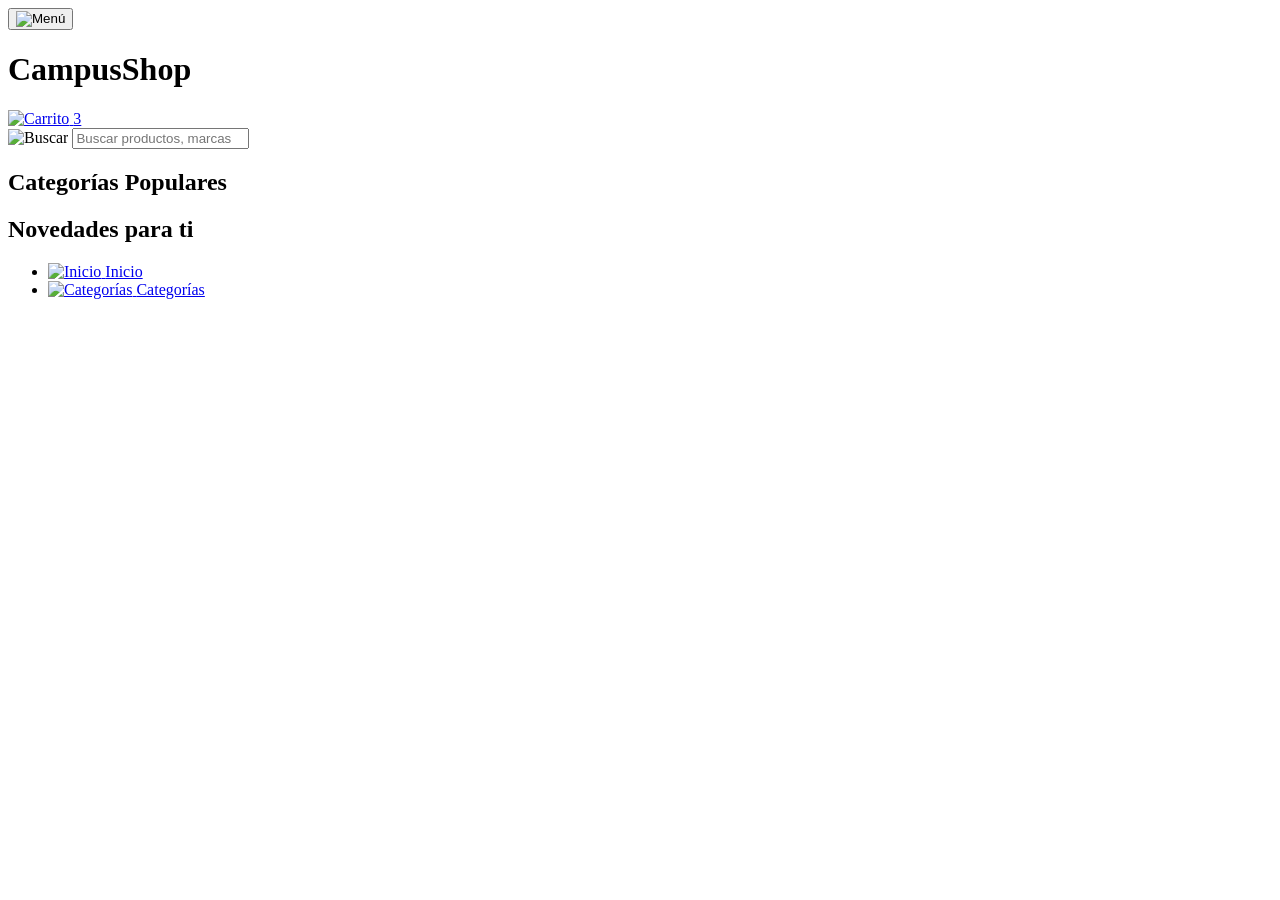
==== index.html @ 826f9505 "Actualiza index.html" ====
<!DOCTYPE html>
<html lang="es">

<head>
    <meta charset="UTF-8">
    <meta name="viewport" content="width=device-width, initial-scale=1.0">
    <meta name="author" content="Julián Monsalve">
    <title>CampusShop - Inicio</title>

    <!-- Enlace a los archivos CSS modulares en orden de cascada -->
    <link rel="stylesheet" href="css/base.css">
    <link rel="stylesheet" href="css/layout.css">
    <link rel="stylesheet" href="css/components.css">
    <link rel="stylesheet" href="css/responsive.css">
</head>

<body>

    <!-- 1. ENCABEZADO SUPERIOR -->
    <header class="top-header">
        <!-- Botón de menú hamburguesa -->
        <button class="menu-btn" aria-label="Abrir menú">
            <img src="img/menu-icon.svg" alt="Menú">
        </button>

        <!-- Logo / Título central -->
        <h1 class="logo">CampusShop</h1>

        <!-- Icono del carrito con el badge numérico -->
        <a href="carrito.html" class="cart-icon" aria-label="Ir al carrito">
            <img src="img/cart-icon.svg" alt="Carrito">
            <span class="cart-badge">3</span>
        </a>
    </header>

    <!-- 2. CONTENIDO PRINCIPAL -->
    <main>

        <!-- Sección de Búsqueda -->
        <section class="search-section">
            <div class="search-bar">
                <img src="img/search-icon.svg" alt="Buscar">
                <input type="search" placeholder="Buscar productos, marcas...">
            </div>
        </section>

        <!-- Sección de Categorías Populares -->
        <section class="categories-section">
            <h2>Categorías Populares</h2>
            <div class="categories-container">
                <!-- Aquí irán los botones cuadrados de categorías (Abrigos, Camisetas, etc.) -->
            </div>
        </section>

        <!-- Sección de Novedades (Catálogo destacado) -->
        <section class="products-section">
            <h2>Novedades para ti</h2>
            <div class="products-grid">
                <!-- Cada producto debe ser un <article> como este: -->
                <article class="product-card">
                    <!-- Imagen, botón de favorito, título, precio -->
                </article>

                <!-- Más <article> aquí... -->
            </div>
        </section>

    </main>

    <!-- 3. NAVEGACIÓN INFERIOR (Bottom Nav) -->
    <nav class="bottom-nav">
        <ul>
            <li>
                <a href="index.html" class="active">
                    <img src="img/home-icon.svg" alt="Inicio">
                    <span>Inicio</span>
                </a>
            </li>
            <li>
                <a href="catalogo.html">
                    <img src="img/categories-icon.svg" alt="Categorías">
                    <span>Categorías</span>
                </a>
            </li>
            <!-- Agrega los demás enlaces (Carrito, Pedidos, Perfil) siguiendo este patrón -->
        </ul>
    </nav>

</body>

</html>
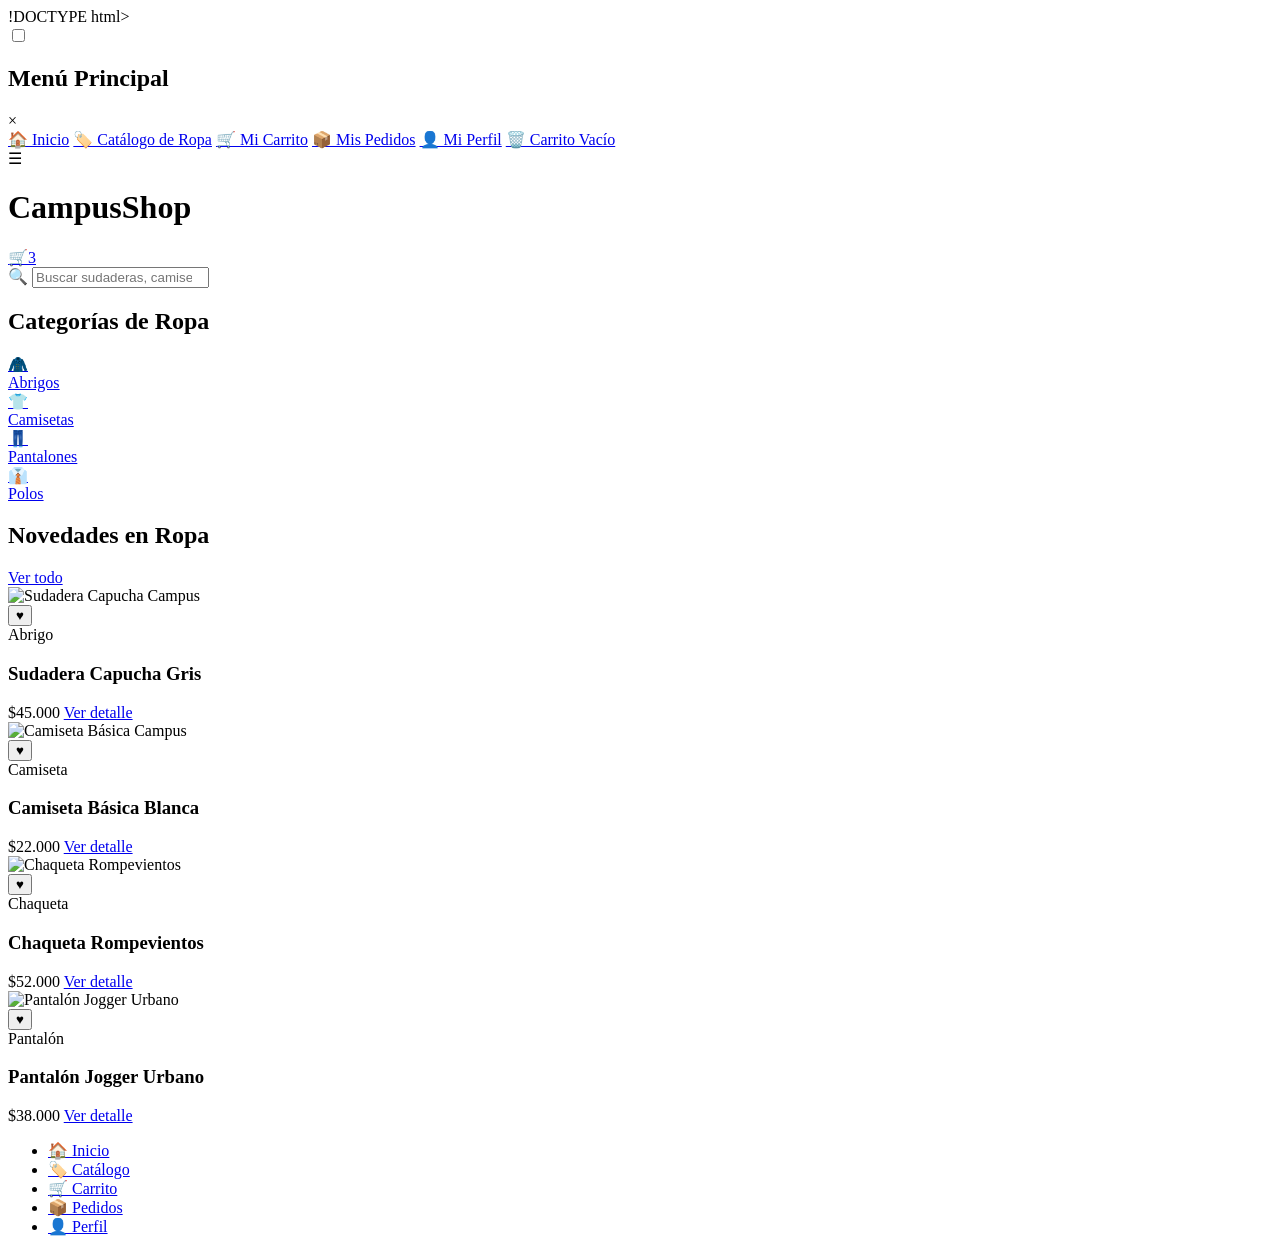
==== commit d36bf64c: "feat: index" ====
--- a/index.html
+++ b/index.html
@@ -1,13 +1,12 @@
-<!DOCTYPE html>
+!DOCTYPE html>
 <html lang="es">
 
 <head>
     <meta charset="UTF-8">
     <meta name="viewport" content="width=device-width, initial-scale=1.0">
-    <meta name="author" content="Julián Monsalve">
-    <title>CampusShop - Inicio</title>
+    <title>CampusShop - Ropa y Moda Universitaria</title>
 
-    <!-- Enlace a los archivos CSS modulares en orden de cascada -->
+    <!-- Hojas de estilo modulares en orden de cascada -->
     <link rel="stylesheet" href="css/base.css">
     <link rel="stylesheet" href="css/layout.css">
     <link rel="stylesheet" href="css/components.css">
@@ -16,75 +15,173 @@
 
 <body>
 
-    <!-- 1. ENCABEZADO SUPERIOR -->
-    <header class="top-header">
-        <!-- Botón de menú hamburguesa -->
-        <button class="menu-btn" aria-label="Abrir menú">
-            <img src="img/menu-icon.svg" alt="Menú">
-        </button>
+    <div class="contenedor-app">
 
-        <!-- Logo / Título central -->
-        <h1 class="logo">CampusShop</h1>
+        <!-- 1. TRUCO DEL CHECKBOX PARA EL MENÚ LATERAL (Sin JavaScript) -->
+        <!-- El checkbox oculto cambia de estado al pulsar su etiqueta <label> -->
+        <input type="checkbox" id="interruptor-menu" class="interruptor-menu" aria-label="Abrir menú de navegación">
 
-        <!-- Icono del carrito con el badge numérico -->
-        <a href="carrito.html" class="cart-icon" aria-label="Ir al carrito">
-            <img src="img/cart-icon.svg" alt="Carrito">
-            <span class="cart-badge">3</span>
-        </a>
-    </header>
+        <label for="interruptor-menu" class="fondo-oscuro"></label>
 
-    <!-- 2. CONTENIDO PRINCIPAL -->
-    <main>
+        <aside class="menu-lateral">
+            <div class="cabecera-menu-lateral">
+                <h2>Menú Principal</h2>
+                <label for="interruptor-menu" class="boton-cerrar-menu" aria-label="Cerrar menú">&times;</label>
+            </div>
+            <nav class="navegacion-menu-lateral">
+                <a href="index.html">🏠 Inicio</a>
+                <a href="catalogo.html">🏷️ Catálogo de Ropa</a>
+                <a href="carrito.html">🛒 Mi Carrito</a>
+                <a href="historial.html">📦 Mis Pedidos</a>
+                <a href="perfil.html">👤 Mi Perfil</a>
+                <a href="vacio.html">🗑️ Carrito Vacío</a>
+            </nav>
+        </aside>
 
-        <!-- Sección de Búsqueda -->
-        <section class="search-section">
-            <div class="search-bar">
-                <img src="img/search-icon.svg" alt="Buscar">
-                <input type="search" placeholder="Buscar productos, marcas...">
-            </div>
-        </section>
+        <header class="encabezado-superior">
+            <label for="interruptor-menu" class="boton-volver" aria-label="Abrir menú">☰</label>
 
-        <!-- Sección de Categorías Populares -->
-        <section class="categories-section">
-            <h2>Categorías Populares</h2>
-            <div class="categories-container">
-                <!-- Aquí irán los botones cuadrados de categorías (Abrigos, Camisetas, etc.) -->
-            </div>
-        </section>
+            <h1 class="logotipo">CampusShop</h1>
 
-        <!-- Sección de Novedades (Catálogo destacado) -->
-        <section class="products-section">
-            <h2>Novedades para ti</h2>
-            <div class="products-grid">
-                <!-- Cada producto debe ser un <article> como este: -->
-                <article class="product-card">
-                    <!-- Imagen, botón de favorito, título, precio -->
-                </article>
+            <a href="carrito.html" class="contenedor-icono-carrito" aria-label="Ver mi carrito">
+                🛒<span class="insignia-carrito">3</span>
+            </a>
+        </header>
 
-                <!-- Más <article> aquí... -->
-            </div>
-        </section>
+        <main>
 
-    </main>
+            <section class="seccion-busqueda">
+                <form class="barra-busqueda" action="catalogo.html" method="GET">
+                    <span class="icono-busqueda">🔍</span>
+                    <input class="campo-busqueda" type="search" placeholder="Buscar sudaderas, camisetas, joggers..." aria-label="Buscar prendas">
+                </form>
+            </section>
 
-    <!-- 3. NAVEGACIÓN INFERIOR (Bottom Nav) -->
-    <nav class="bottom-nav">
-        <ul>
-            <li>
-                <a href="index.html" class="active">
-                    <img src="img/home-icon.svg" alt="Inicio">
-                    <span>Inicio</span>
-                </a>
-            </li>
-            <li>
-                <a href="catalogo.html">
-                    <img src="img/categories-icon.svg" alt="Categorías">
-                    <span>Categorías</span>
-                </a>
-            </li>
-            <!-- Agrega los demás enlaces (Carrito, Pedidos, Perfil) siguiendo este patrón -->
-        </ul>
-    </nav>
+            <section class="seccion-categorias">
+                <div class="cabecera-seccion">
+                    <h2 class="titulo-seccion">Categorías de Ropa</h2>
+                </div>
+                <div class="contenedor-categorias">
+                    <a href="catalogo.html" class="tarjeta-categoria">
+                        <div class="caja-icono-categoria">🧥</div>
+                        <span class="nombre-categoria">Abrigos</span>
+                    </a>
+                    <a href="catalogo.html" class="tarjeta-categoria">
+                        <div class="caja-icono-categoria">👕</div>
+                        <span class="nombre-categoria">Camisetas</span>
+                    </a>
+                    <a href="catalogo.html" class="tarjeta-categoria">
+                        <div class="caja-icono-categoria">👖</div>
+                        <span class="nombre-categoria">Pantalones</span>
+                    </a>
+                    <a href="catalogo.html" class="tarjeta-categoria">
+                        <div class="caja-icono-categoria">👔</div>
+                        <span class="nombre-categoria">Polos</span>
+                    </a>
+                </div>
+            </section>
+
+            <section class="seccion-productos">
+                <div class="cabecera-seccion">
+                    <h2 class="titulo-seccion">Novedades en Ropa</h2>
+                    <a href="catalogo.html" class="enlace-texto">Ver todo</a>
+                </div>
+
+                <div class="cuadricula-productos">
+                    
+                    <article class="tarjeta-producto">
+                        <div class="caja-imagen-producto">
+                            <img src="img/sudadera.png" alt="Sudadera Capucha Campus" class="imagen-producto">
+                        </div>
+                        <button class="boton-favorito" aria-label="Guardar en favoritos">♥</button>
+                        <div class="informacion-producto">
+                            <span class="categoria-producto">Abrigo</span>
+                            <h3 class="nombre-producto">Sudadera Capucha Gris</h3>
+                            <span class="precio-producto">$45.000</span>
+                            <a href="producto.html" class="boton-primario boton-accion-pequeno">Ver detalle</a>
+                        </div>
+                    </article>
+
+                    <article class="tarjeta-producto">
+                        <div class="caja-imagen-producto">
+                            <img src="img/camiseta.png" alt="Camiseta Básica Campus" class="imagen-producto">
+                        </div>
+                        <button class="boton-favorito" aria-label="Guardar en favoritos">♥</button>
+                        <div class="informacion-producto">
+                            <span class="categoria-producto">Camiseta</span>
+                            <h3 class="nombre-producto">Camiseta Básica Blanca</h3>
+                            <span class="precio-producto">$22.000</span>
+                            <a href="producto.html" class="boton-primario boton-accion-pequeno">Ver detalle</a>
+                        </div>
+                    </article>
+
+                    <article class="tarjeta-producto">
+                        <div class="caja-imagen-producto">
+                            <img src="img/chaqueta.png" alt="Chaqueta Rompevientos" class="imagen-producto">
+                        </div>
+                        <button class="boton-favorito" aria-label="Guardar en favoritos">♥</button>
+                        <div class="informacion-producto">
+                            <span class="categoria-producto">Chaqueta</span>
+                            <h3 class="nombre-producto">Chaqueta Rompevientos</h3>
+                            <span class="precio-producto">$52.000</span>
+                            <a href="producto.html" class="boton-primario boton-accion-pequeno">Ver detalle</a>
+                        </div>
+                    </article>
+
+                    <article class="tarjeta-producto">
+                        <div class="caja-imagen-producto">
+                            <img src="img/jogger.png" alt="Pantalón Jogger Urbano" class="imagen-producto">
+                        </div>
+                        <button class="boton-favorito" aria-label="Guardar en favoritos">♥</button>
+                        <div class="informacion-producto">
+                            <span class="categoria-producto">Pantalón</span>
+                            <h3 class="nombre-producto">Pantalón Jogger Urbano</h3>
+                            <span class="precio-producto">$38.000</span>
+                            <a href="producto.html" class="boton-primario boton-accion-pequeno">Ver detalle</a>
+                        </div>
+                    </article>
+
+                </div>
+            </section>
+
+        </main>
+
+        <nav class="navegacion-inferior">
+            <ul class="lista-navegacion-inferior">
+                <li>
+                    <a href="index.html" class="enlace-navegacion activo">
+                        <span class="icono-navegacion">🏠</span>
+                        <span class="texto-navegacion">Inicio</span>
+                    </a>
+                </li>
+                <li>
+                    <a href="catalogo.html" class="enlace-navegacion">
+                        <span class="icono-navegacion">🏷️</span>
+                        <span class="texto-navegacion">Catálogo</span>
+                    </a>
+                </li>
+                <li>
+                    <a href="carrito.html" class="enlace-navegacion">
+                        <span class="icono-navegacion">🛒</span>
+                        <span class="texto-navegacion">Carrito</span>
+                    </a>
+                </li>
+                <li>
+                    <a href="historial.html" class="enlace-navegacion">
+                        <span class="icono-navegacion">📦</span>
+                        <span class="texto-navegacion">Pedidos</span>
+                    </a>
+                </li>
+                <li>
+                    <a href="perfil.html" class="enlace-navegacion">
+                        <span class="icono-navegacion">👤</span>
+                        <span class="texto-navegacion">Perfil</span>
+                    </a>
+                </li>
+            </ul>
+        </nav>
+
+    </div>
 
 </body>
 
--- a/css/components.css
+++ b/css/components.css
@@ -0,0 +1,178 @@
+/* --- VISTA CARRITO --- */
+.cart-page {
+    padding: 16px;
+    display: flex;
+    flex-direction: column;
+    gap: 20px;
+}
+
+/* Header secundario */
+.inner-header {
+    background-color: transparent;
+}
+
+.page-title {
+    font-size: 1.1rem;
+    font-weight: 700;
+}
+
+/* Tarjeta de Producto en Carrito */
+.cart-list {
+    display: flex;
+    flex-direction: column;
+    gap: 16px;
+}
+
+.cart-item {
+    background: var(--card-bg);
+    border-radius: var(--radius-lg);
+    padding: 14px;
+    display: flex;
+    gap: 14px;
+    box-shadow: 0 2px 8px rgba(0, 0, 0, 0.04);
+}
+
+.cart-item-img {
+    width: 85px;
+    height: 85px;
+    object-fit: cover;
+    border-radius: 12px;
+    background-color: #f0f3f1;
+}
+
+.cart-item-details {
+    flex: 1;
+    display: flex;
+    flex-direction: column;
+    justify-content: space-between;
+}
+
+.cart-item-header {
+    display: flex;
+    justify-content: space-between;
+    align-items: flex-start;
+}
+
+.cart-item-header h3 {
+    font-size: 0.95rem;
+    font-weight: 600;
+    color: var(--text-primary);
+    line-height: 1.2;
+}
+
+.delete-btn {
+    background: none;
+    border: none;
+    cursor: pointer;
+    opacity: 0.6;
+    transition: opacity 0.2s;
+}
+
+.delete-btn:hover {
+    opacity: 1;
+}
+
+.sku {
+    font-size: 0.75rem;
+    color: var(--text-secondary);
+    margin-top: 2px;
+}
+
+.cart-item-footer {
+    display: flex;
+    justify-content: space-between;
+    align-items: flex-end;
+    margin-top: 10px;
+}
+
+/* Selector de Cantidades (- 1 +) */
+.quantity-selector {
+    display: flex;
+    align-items: center;
+    gap: 8px;
+    background-color: #f3f4f6;
+    border-radius: 20px;
+    padding: 2px 8px;
+}
+
+.quantity-selector button {
+    background: none;
+    border: none;
+    font-size: 1rem;
+    font-weight: bold;
+    color: var(--text-primary);
+    width: 24px;
+    height: 24px;
+    cursor: pointer;
+}
+
+.quantity-selector span {
+    font-size: 0.85rem;
+    font-weight: 600;
+}
+
+/* Precios */
+.price-box {
+    text-align: right;
+}
+
+.price-box .price {
+    display: block;
+    font-weight: 700;
+    font-size: 0.95rem;
+}
+
+.price-box small {
+    font-size: 0.7rem;
+    color: var(--text-secondary);
+}
+
+/* Resumen del Pedido */
+.cart-summary {
+    background: var(--card-bg);
+    border-radius: var(--radius-lg);
+    padding: 20px;
+    display: flex;
+    flex-direction: column;
+    gap: 12px;
+    margin-top: 10px;
+}
+
+.summary-row {
+    display: flex;
+    justify-content: space-between;
+    font-size: 0.9rem;
+    color: var(--text-secondary);
+}
+
+.summary-divider {
+    border: none;
+    border-top: 1px solid #e5e7eb;
+    margin: 4px 0;
+}
+
+.total-row {
+    font-size: 1.1rem;
+    font-weight: 700;
+    color: var(--text-primary);
+}
+
+/* Botón Verde Principal */
+.btn-primary {
+    display: block;
+    width: 100%;
+    background-color: var(--primary-color);
+    color: white;
+    text-align: center;
+    padding: 14px;
+    border-radius: 12px;
+    text-decoration: none;
+    font-weight: 600;
+    font-size: 0.95rem;
+    margin-top: 8px;
+    transition: background-color 0.2s;
+}
+
+.btn-primary:hover {
+    background-color: #143528;
+}
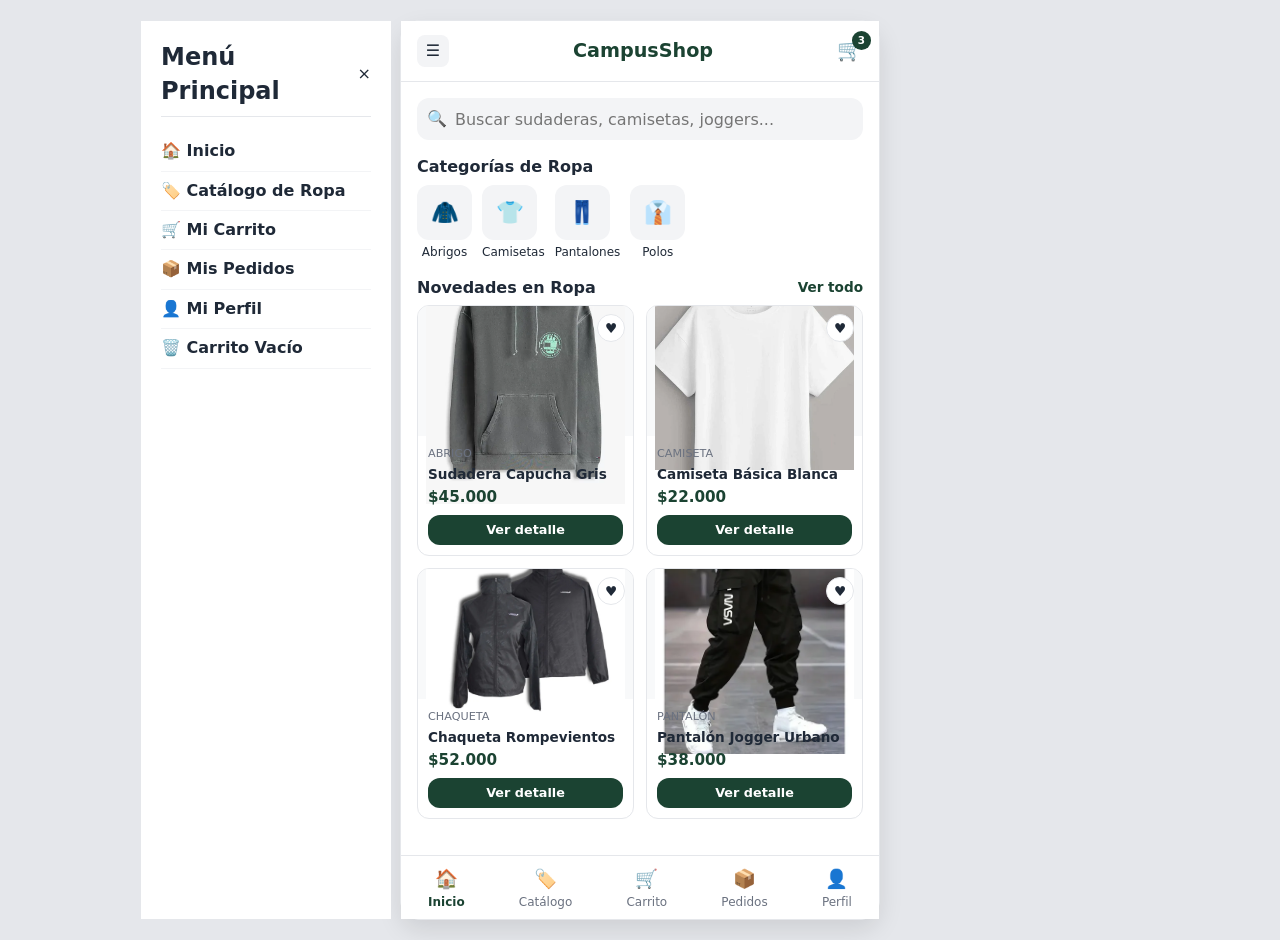
==== commit 29518dad: "Feat: Ajuste referencias de imagenes" ====
--- a/index.html
+++ b/index.html
@@ -1,12 +1,10 @@
-!DOCTYPE html>
+<!DOCTYPE html>
 <html lang="es">
 
 <head>
     <meta charset="UTF-8">
     <meta name="viewport" content="width=device-width, initial-scale=1.0">
     <title>CampusShop - Ropa y Moda Universitaria</title>
-
-    <!-- Hojas de estilo modulares en orden de cascada -->
     <link rel="stylesheet" href="css/base.css">
     <link rel="stylesheet" href="css/layout.css">
     <link rel="stylesheet" href="css/components.css">
@@ -91,7 +89,7 @@
                     
                     <article class="tarjeta-producto">
                         <div class="caja-imagen-producto">
-                            <img src="img/sudadera.png" alt="Sudadera Capucha Campus" class="imagen-producto">
+                            <img src="img/sudadera_con_capucha_gris.webp" alt="Sudadera Capucha Campus" class="imagen-producto">
                         </div>
                         <button class="boton-favorito" aria-label="Guardar en favoritos">♥</button>
                         <div class="informacion-producto">
@@ -104,7 +102,7 @@
 
                     <article class="tarjeta-producto">
                         <div class="caja-imagen-producto">
-                            <img src="img/camiseta.png" alt="Camiseta Básica Campus" class="imagen-producto">
+                            <img src="img/Camiseta basica blanca.webp" alt="Camiseta Básica Campus" class="imagen-producto">
                         </div>
                         <button class="boton-favorito" aria-label="Guardar en favoritos">♥</button>
                         <div class="informacion-producto">
@@ -117,7 +115,7 @@
 
                     <article class="tarjeta-producto">
                         <div class="caja-imagen-producto">
-                            <img src="img/chaqueta.png" alt="Chaqueta Rompevientos" class="imagen-producto">
+                            <img src="img/Rompevientos-negro_unisex.webp" alt="Chaqueta Rompevientos" class="imagen-producto">
                         </div>
                         <button class="boton-favorito" aria-label="Guardar en favoritos">♥</button>
                         <div class="informacion-producto">
@@ -130,7 +128,7 @@
 
                     <article class="tarjeta-producto">
                         <div class="caja-imagen-producto">
-                            <img src="img/jogger.png" alt="Pantalón Jogger Urbano" class="imagen-producto">
+                            <img src="img/pantalon Jogger.webp" alt="Pantalón Jogger Urbano" class="imagen-producto">
                         </div>
                         <button class="boton-favorito" aria-label="Guardar en favoritos">♥</button>
                         <div class="informacion-producto">
--- a/css/base.css
+++ b/css/base.css
@@ -0,0 +1,45 @@
+/* ==========================================================================
+   BASE.CSS - Variables y reseteo básico de la página
+   ========================================================================== */
+
+/* 1. Variables globales */
+:root {
+    --color-primario: #1b4332;
+    --color-acento: #d8f3dc;
+    --color-fondo: #f8f9fa;
+    --color-tarjeta: #ffffff;
+    --color-texto: #1f2937;
+    --color-gris: #6b7280;
+    --color-borde: #e5e7eb;
+    --radio: 12px;
+}
+
+/* 2. Reseteo de márgenes y caja */
+* {
+    margin: 0;
+    padding: 0;
+    box-sizing: border-box;
+}
+
+body {
+    font-family: system-ui, -apple-system, sans-serif;
+    background-color: var(--color-fondo);
+    color: var(--color-texto);
+    line-height: 1.4;
+}
+
+/* 3. Comportamiento general de elementos */
+img {
+    max-width: 100%;
+    display: block;
+}
+
+a {
+    text-decoration: none;
+    color: inherit;
+}
+
+button, input {
+    font-family: inherit;
+    font-size: 1rem;
+}
--- a/css/layout.css
+++ b/css/layout.css
@@ -0,0 +1,90 @@
+/* ==========================================================================
+   LAYOUT.CSS - Estructura principal de la app móvil
+   ========================================================================== */
+
+/* 1. Contenedor principal con tamaño de celular */
+.contenedor-app {
+    max-width: 480px;
+    min-height: 100vh;
+    margin: 0 auto;
+    background-color: var(--color-tarjeta);
+    display: flex;
+    flex-direction: column;
+    padding-bottom: 70px;
+    position: relative;
+}
+
+/* 2. Encabezados superior y secundario */
+.encabezado-superior {
+    display: flex;
+    justify-content: space-between;
+    align-items: center;
+    padding: 14px 16px;
+    border-bottom: 1px solid var(--color-borde);
+    position: sticky;
+    top: 0;
+    background-color: var(--color-tarjeta);
+    z-index: 10;
+}
+
+.logotipo {
+    font-size: 1.2rem;
+    font-weight: bold;
+    color: var(--color-primario);
+}
+
+.titulo-pantalla {
+    font-size: 1.1rem;
+    font-weight: bold;
+}
+
+.espaciador-encabezado {
+    width: 32px;
+}
+
+/* 3. Área de contenido central */
+main {
+    flex: 1;
+    padding: 16px;
+    display: flex;
+    flex-direction: column;
+    gap: 16px;
+}
+
+/* 4. Menú inferior fijo */
+.navegacion-inferior {
+    position: fixed;
+    bottom: 0;
+    left: 50%;
+    transform: translateX(-50%);
+    width: 100%;
+    max-width: 480px;
+    background-color: var(--color-tarjeta);
+    border-top: 1px solid var(--color-borde);
+    z-index: 10;
+}
+
+.lista-navegacion-inferior {
+    list-style: none;
+    display: flex;
+    justify-content: space-around;
+    padding: 10px 0 8px;
+}
+
+.enlace-navegacion {
+    display: flex;
+    flex-direction: column;
+    align-items: center;
+    gap: 2px;
+    font-size: 0.75rem;
+    color: var(--color-gris);
+}
+
+.icono-navegacion {
+    font-size: 1.15rem;
+}
+
+.enlace-navegacion.activo {
+    color: var(--color-primario);
+    font-weight: bold;
+}
--- a/css/components.css
+++ b/css/components.css
@@ -1,178 +1,326 @@
-/* --- VISTA CARRITO --- */
-.cart-page {
-    padding: 16px;
-    display: flex;
-    flex-direction: column;
-    gap: 20px;
-}
-
-/* Header secundario */
-.inner-header {
-    background-color: transparent;
-}
-
-.page-title {
-    font-size: 1.1rem;
-    font-weight: 700;
-}
-
-/* Tarjeta de Producto en Carrito */
-.cart-list {
-    display: flex;
-    flex-direction: column;
-    gap: 16px;
-}
-
-.cart-item {
-    background: var(--card-bg);
-    border-radius: var(--radius-lg);
-    padding: 14px;
-    display: flex;
-    gap: 14px;
-    box-shadow: 0 2px 8px rgba(0, 0, 0, 0.04);
-}
-
-.cart-item-img {
-    width: 85px;
-    height: 85px;
-    object-fit: cover;
-    border-radius: 12px;
-    background-color: #f0f3f1;
-}
-
-.cart-item-details {
-    flex: 1;
-    display: flex;
-    flex-direction: column;
+/* ==========================================================================
+   COMPONENTS.CSS - Componentes reutilizables (Modo Aprendiz Front-End)
+   ========================================================================== */
+
+/* 1. Menú lateral con truco del checkbox (Sin JavaScript) */
+/* El checkbox oculto activa el menú lateral al cambiar su estado a :checked */
+.interruptor-menu { display: none; }
+
+.fondo-oscuro {
+    position: fixed;
+    inset: 0;
+    background: rgba(0, 0, 0, 0.4);
+    display: none;
+    z-index: 20;
+}
+
+.menu-lateral {
+    position: fixed;
+    top: 0;
+    left: -260px;
+    width: 250px;
+    height: 100%;
+    background: var(--color-tarjeta);
+    padding: 20px;
+    display: flex;
+    flex-direction: column;
+    gap: 15px;
+    transition: left 0.3s;
+    z-index: 30;
+}
+
+.cabecera-menu-lateral {
+    display: flex;
     justify-content: space-between;
-}
-
-.cart-item-header {
-    display: flex;
-    justify-content: space-between;
-    align-items: flex-start;
-}
-
-.cart-item-header h3 {
-    font-size: 0.95rem;
-    font-weight: 600;
-    color: var(--text-primary);
-    line-height: 1.2;
-}
-
-.delete-btn {
-    background: none;
-    border: none;
-    cursor: pointer;
-    opacity: 0.6;
-    transition: opacity 0.2s;
-}
-
-.delete-btn:hover {
-    opacity: 1;
-}
-
-.sku {
-    font-size: 0.75rem;
-    color: var(--text-secondary);
-    margin-top: 2px;
-}
-
-.cart-item-footer {
-    display: flex;
-    justify-content: space-between;
-    align-items: flex-end;
-    margin-top: 10px;
-}
-
-/* Selector de Cantidades (- 1 +) */
-.quantity-selector {
-    display: flex;
-    align-items: center;
-    gap: 8px;
-    background-color: #f3f4f6;
-    border-radius: 20px;
-    padding: 2px 8px;
-}
-
-.quantity-selector button {
-    background: none;
-    border: none;
-    font-size: 1rem;
-    font-weight: bold;
-    color: var(--text-primary);
-    width: 24px;
-    height: 24px;
-    cursor: pointer;
-}
-
-.quantity-selector span {
-    font-size: 0.85rem;
-    font-weight: 600;
-}
-
-/* Precios */
-.price-box {
-    text-align: right;
-}
-
-.price-box .price {
+    align-items: center;
+    border-bottom: 1px solid var(--color-borde);
+    padding-bottom: 8px;
+}
+
+.navegacion-menu-lateral a {
     display: block;
-    font-weight: 700;
-    font-size: 0.95rem;
-}
-
-.price-box small {
-    font-size: 0.7rem;
-    color: var(--text-secondary);
-}
-
-/* Resumen del Pedido */
-.cart-summary {
-    background: var(--card-bg);
-    border-radius: var(--radius-lg);
-    padding: 20px;
-    display: flex;
-    flex-direction: column;
-    gap: 12px;
-    margin-top: 10px;
-}
-
-.summary-row {
-    display: flex;
-    justify-content: space-between;
-    font-size: 0.9rem;
-    color: var(--text-secondary);
-}
-
-.summary-divider {
-    border: none;
-    border-top: 1px solid #e5e7eb;
-    margin: 4px 0;
-}
-
-.total-row {
-    font-size: 1.1rem;
-    font-weight: 700;
-    color: var(--text-primary);
-}
-
-/* Botón Verde Principal */
-.btn-primary {
+    padding: 8px 0;
+    border-bottom: 1px solid #f3f4f6;
+    font-weight: bold;
+}
+
+#interruptor-menu:checked ~ .fondo-oscuro { display: block; }
+#interruptor-menu:checked ~ .menu-lateral { left: 0; }
+
+/* 2. Botones y enlaces */
+.boton-primario {
     display: block;
     width: 100%;
-    background-color: var(--primary-color);
+    padding: 12px;
+    background: var(--color-primario);
     color: white;
     text-align: center;
+    border-radius: var(--radio);
+    font-weight: bold;
+}
+
+.boton-lineas {
+    display: block;
+    width: 100%;
+    padding: 10px;
+    border: 2px solid var(--color-primario);
+    color: var(--color-primario);
+    text-align: center;
+    border-radius: var(--radio);
+    font-weight: bold;
+}
+
+.boton-volver {
+    width: 32px;
+    height: 32px;
+    display: flex;
+    align-items: center;
+    justify-content: center;
+    background: #f3f4f6;
+    border-radius: 8px;
+    font-weight: bold;
+}
+
+.boton-accion-pequeno { padding: 6px; font-size: 0.8rem; margin-top: 4px; }
+.boton-favorito {
+    position: absolute;
+    top: 8px;
+    right: 8px;
+    background: white;
+    width: 28px;
+    height: 28px;
+    border-radius: 50%;
+    border: 1px solid var(--color-borde);
+    color: var(--color-peligro);
+    font-size: 0.85rem;
+}
+.boton-eliminar { font-size: 1.1rem; opacity: 0.7; }
+.enlace-texto { color: var(--color-primario); font-size: 0.85rem; font-weight: bold; }
+.enlace-peligro { color: var(--color-peligro); font-size: 0.8rem; font-weight: bold; }
+
+/* 3. Icono del carrito con contador */
+.contenedor-icono-carrito { position: relative; font-size: 1.3rem; }
+.insignia-carrito {
+    position: absolute;
+    top: -5px;
+    right: -8px;
+    background: var(--color-primario);
+    color: white;
+    font-size: 0.65rem;
+    padding: 2px 6px;
+    border-radius: 50%;
+    font-weight: bold;
+}
+
+/* 4. Buscador y Categorías */
+.barra-busqueda {
+    display: flex;
+    align-items: center;
+    gap: 8px;
+    background: #f3f4f6;
+    padding: 10px;
+    border-radius: var(--radio);
+}
+
+.campo-busqueda { width: 100%; border: none; background: transparent; outline: none; }
+.cabecera-seccion { display: flex; justify-content: space-between; align-items: center; margin-bottom: 6px; }
+.titulo-seccion { font-size: 1rem; font-weight: bold; }
+
+.contenedor-categorias, .contenedor-filtros { display: flex; gap: 10px; overflow-x: auto; }
+.tarjeta-categoria { text-align: center; font-size: 0.75rem; flex-shrink: 0; }
+.caja-icono-categoria {
+    width: 55px;
+    height: 55px;
+    background: #f3f4f6;
+    border-radius: var(--radio);
+    display: flex;
+    align-items: center;
+    justify-content: center;
+    font-size: 1.4rem;
+    margin-bottom: 4px;
+}
+
+.boton-filtro { padding: 6px 14px; background: #f3f4f6; border-radius: 20px; font-size: 0.8rem; white-space: nowrap; }
+.boton-filtro.activo { background: var(--color-primario); color: white; }
+
+/* 5. Tarjetas de ropa en cuadrícula */
+.cuadricula-productos {
+    display: grid;
+    grid-template-columns: 1fr 1fr;
+    gap: 12px;
+}
+
+.tarjeta-producto {
+    border: 1px solid var(--color-borde);
+    border-radius: var(--radio);
+    overflow: hidden;
+    position: relative;
+    display: flex;
+    flex-direction: column;
+}
+
+.caja-imagen-producto {
+    height: 130px;
+    background: #f8f9fa;
+    display: flex;
+    align-items: center;
+    justify-content: center;
+    padding: 8px;
+}
+
+.informacion-producto { padding: 10px; display: flex; flex-direction: column; gap: 3px; }
+.categoria-producto { font-size: 0.7rem; color: var(--color-gris); text-transform: uppercase; }
+.nombre-producto { font-size: 0.85rem; font-weight: bold; }
+.precio-producto { font-size: 0.95rem; font-weight: bold; color: var(--color-primario); }
+
+/* 6. Detalle de prenda */
+.detalle-caja-imagen {
+    height: 230px;
+    background: #f8f9fa;
+    border-radius: var(--radio);
+    display: flex;
+    align-items: center;
+    justify-content: center;
+}
+
+.detalle-informacion { display: flex; flex-direction: column; gap: 10px; }
+.detalle-precio { font-size: 1.4rem; font-weight: bold; color: var(--color-primario); }
+.detalle-descripcion { font-size: 0.85rem; color: var(--color-gris); }
+.selector-tallas { display: flex; gap: 8px; margin: 6px 0; }
+.opcion-talla {
+    width: 36px;
+    height: 36px;
+    border: 1px solid var(--color-borde);
+    border-radius: 6px;
+    display: flex;
+    align-items: center;
+    justify-content: center;
+    font-weight: bold;
+}
+.opcion-talla.seleccionada { background: var(--color-primario); color: white; }
+.fila-compra { display: flex; gap: 10px; align-items: center; }
+
+/* 7. Carrito de compras */
+.lista-carrito { display: flex; flex-direction: column; gap: 12px; }
+.item-carrito {
+    display: flex;
+    gap: 10px;
+    border: 1px solid var(--color-borde);
+    border-radius: var(--radio);
+    padding: 10px;
+}
+
+.imagen-carrito { width: 75px; height: 75px; border-radius: 8px; object-fit: cover; }
+.detalles-item-carrito { flex: 1; display: flex; flex-direction: column; justify-content: space-between; }
+.cabecera-item-carrito { display: flex; justify-content: space-between; font-size: 0.9rem; font-weight: bold; }
+.referencia-item { font-size: 0.7rem; color: var(--color-gris); }
+.pie-item-carrito { display: flex; justify-content: space-between; align-items: center; }
+.selector-cantidad {
+    display: flex;
+    align-items: center;
+    gap: 6px;
+    background: #f3f4f6;
+    border-radius: 15px;
+    padding: 2px 8px;
+}
+
+.resumen-compra {
+    border: 1px solid var(--color-borde);
+    border-radius: var(--radio);
     padding: 14px;
-    border-radius: 12px;
-    text-decoration: none;
-    font-weight: 600;
-    font-size: 0.95rem;
-    margin-top: 8px;
-    transition: background-color 0.2s;
-}
-
-.btn-primary:hover {
-    background-color: #143528;
-}+    display: flex;
+    flex-direction: column;
+    gap: 8px;
+}
+
+.fila-resumen { display: flex; justify-content: space-between; font-size: 0.85rem; color: var(--color-gris); }
+.fila-total {
+    font-size: 1rem;
+    font-weight: bold;
+    color: var(--color-texto);
+    border-top: 1px solid var(--color-borde);
+    padding-top: 6px;
+}
+.texto-exito { color: var(--color-exito); font-weight: bold; }
+
+/* 8. Formularios de Checkout */
+.grupo-formulario { display: flex; flex-direction: column; gap: 4px; margin-bottom: 10px; }
+.etiqueta-formulario { font-size: 0.8rem; color: var(--color-gris); font-weight: bold; }
+.campo-formulario { padding: 10px; border: 1px solid var(--color-borde); border-radius: 8px; outline: none; }
+.fila-formulario { display: flex; gap: 10px; }
+.columna-formulario { flex: 1; }
+.opcion-pago {
+    display: flex;
+    align-items: center;
+    gap: 10px;
+    padding: 10px;
+    border: 1px solid var(--color-borde);
+    border-radius: 8px;
+    margin-bottom: 8px;
+}
+
+/* 9. Perfil, Pedidos y Estado Vacío */
+.tarjeta-usuario {
+    display: flex;
+    align-items: center;
+    gap: 12px;
+    background: #f8f9fa;
+    padding: 14px;
+    border-radius: var(--radio);
+}
+
+.avatar-usuario {
+    width: 48px;
+    height: 48px;
+    background: var(--color-acento);
+    border-radius: 50%;
+    display: flex;
+    align-items: center;
+    justify-content: center;
+    font-size: 1.5rem;
+}
+
+.insignia-usuario {
+    font-size: 0.7rem;
+    background: var(--color-acento);
+    color: var(--color-primario);
+    padding: 2px 6px;
+    border-radius: 10px;
+    font-weight: bold;
+}
+
+.lista-menu-perfil { display: flex; flex-direction: column; gap: 8px; }
+.opcion-menu-perfil {
+    display: flex;
+    justify-content: space-between;
+    padding: 12px;
+    border: 1px solid var(--color-borde);
+    border-radius: 8px;
+    font-size: 0.9rem;
+}
+
+.tarjeta-pedido {
+    border: 1px solid var(--color-borde);
+    border-radius: var(--radio);
+    padding: 12px;
+    display: flex;
+    flex-direction: column;
+    gap: 6px;
+}
+
+.cabecera-pedido { display: flex; justify-content: space-between; font-weight: bold; font-size: 0.9rem; }
+.insignia-pedido { padding: 2px 8px; border-radius: 10px; font-size: 0.7rem; }
+.insignia-pendiente { background: #fef3c7; color: #92400e; }
+.insignia-entregado { background: #d1fae5; color: #065f46; }
+.pie-pedido { display: flex; justify-content: space-between; font-weight: bold; font-size: 0.9rem; }
+
+.estado-vacio {
+    text-align: center;
+    padding: 40px 10px;
+    display: flex;
+    flex-direction: column;
+    align-items: center;
+    gap: 10px;
+}
+
+.icono-estado-vacio { font-size: 3.5rem; }
--- a/css/responsive.css
+++ b/css/responsive.css
@@ -0,0 +1,25 @@
+/* ==========================================================================
+   RESPONSIVE.CSS - Vista enmarcada para pantallas grandes
+   ========================================================================== */
+
+/* En computadores o tablets, centramos la app como un teléfono */
+@media (min-width: 500px) {
+    body {
+        background-color: #e5e7eb;
+        display: flex;
+        justify-content: center;
+        padding: 20px 0;
+    }
+
+    .contenedor-app {
+        border-radius: 20px;
+        box-shadow: 0 10px 25px rgba(0, 0, 0, 0.1);
+        border: 1px solid var(--color-borde);
+    }
+
+    .navegacion-inferior,
+    .fondo-oscuro,
+    .menu-lateral {
+        position: absolute;
+    }
+}
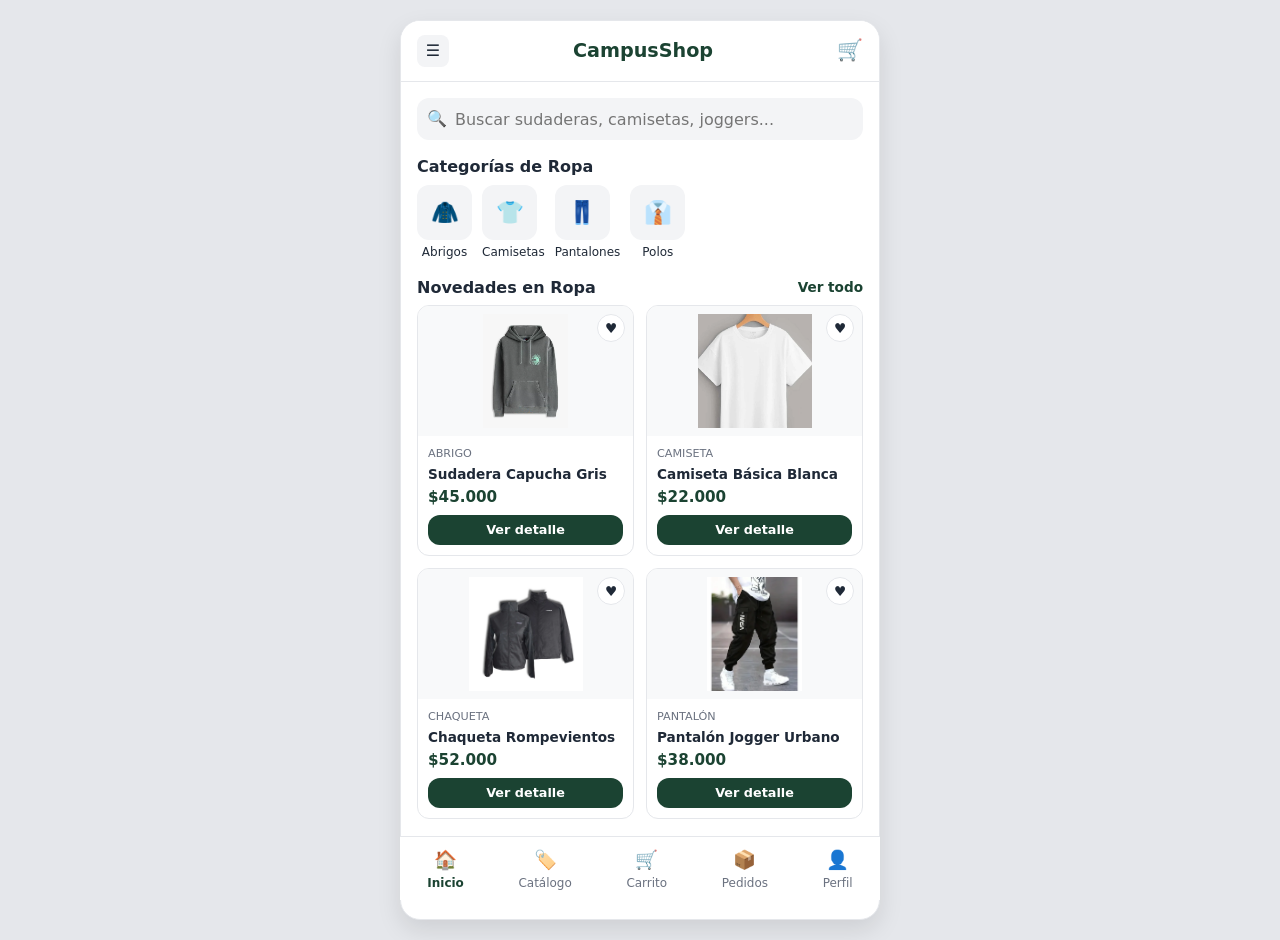
==== commit 8ee057e9: "Feat: ultimos arreglos" ====
--- a/index.html
+++ b/index.html
@@ -1,6 +1,5 @@
 <!DOCTYPE html>
 <html lang="es">
-
 <head>
     <meta charset="UTF-8">
     <meta name="viewport" content="width=device-width, initial-scale=1.0">
@@ -10,15 +9,12 @@
     <link rel="stylesheet" href="css/components.css">
     <link rel="stylesheet" href="css/responsive.css">
 </head>
-
 <body>
 
     <div class="contenedor-app">
 
-        <!-- 1. TRUCO DEL CHECKBOX PARA EL MENÚ LATERAL (Sin JavaScript) -->
-        <!-- El checkbox oculto cambia de estado al pulsar su etiqueta <label> -->
+        <!-- Menú Lateral -->
         <input type="checkbox" id="interruptor-menu" class="interruptor-menu" aria-label="Abrir menú de navegación">
-
         <label for="interruptor-menu" class="fondo-oscuro"></label>
 
         <aside class="menu-lateral">
@@ -29,10 +25,9 @@
             <nav class="navegacion-menu-lateral">
                 <a href="index.html">🏠 Inicio</a>
                 <a href="catalogo.html">🏷️ Catálogo de Ropa</a>
-                <a href="carrito.html">🛒 Mi Carrito</a>
+                <a href="vacio.html">🛒 Mi Carrito</a>
                 <a href="historial.html">📦 Mis Pedidos</a>
                 <a href="perfil.html">👤 Mi Perfil</a>
-                <a href="vacio.html">🗑️ Carrito Vacío</a>
             </nav>
         </aside>
 
@@ -41,8 +36,8 @@
 
             <h1 class="logotipo">CampusShop</h1>
 
-            <a href="carrito.html" class="contenedor-icono-carrito" aria-label="Ver mi carrito">
-                🛒<span class="insignia-carrito">3</span>
+            <a href="vacio.html" class="contenedor-icono-carrito" aria-label="Ver mi carrito">
+                🛒
             </a>
         </header>
 
@@ -51,7 +46,7 @@
             <section class="seccion-busqueda">
                 <form class="barra-busqueda" action="catalogo.html" method="GET">
                     <span class="icono-busqueda">🔍</span>
-                    <input class="campo-busqueda" type="search" placeholder="Buscar sudaderas, camisetas, joggers..." aria-label="Buscar prendas">
+                    <input class="campo-busqueda" type="search" name="buscar" placeholder="Buscar sudaderas, camisetas, joggers..." aria-label="Buscar prendas">
                 </form>
             </section>
 
@@ -60,19 +55,19 @@
                     <h2 class="titulo-seccion">Categorías de Ropa</h2>
                 </div>
                 <div class="contenedor-categorias">
-                    <a href="catalogo.html" class="tarjeta-categoria">
+                    <a href="catalogo.html?categoria=abrigos" class="tarjeta-categoria">
                         <div class="caja-icono-categoria">🧥</div>
                         <span class="nombre-categoria">Abrigos</span>
                     </a>
-                    <a href="catalogo.html" class="tarjeta-categoria">
+                    <a href="catalogo.html?categoria=camisetas" class="tarjeta-categoria">
                         <div class="caja-icono-categoria">👕</div>
                         <span class="nombre-categoria">Camisetas</span>
                     </a>
-                    <a href="catalogo.html" class="tarjeta-categoria">
+                    <a href="catalogo.html?categoria=pantalones" class="tarjeta-categoria">
                         <div class="caja-icono-categoria">👖</div>
                         <span class="nombre-categoria">Pantalones</span>
                     </a>
-                    <a href="catalogo.html" class="tarjeta-categoria">
+                    <a href="catalogo.html?categoria=polos" class="tarjeta-categoria">
                         <div class="caja-icono-categoria">👔</div>
                         <span class="nombre-categoria">Polos</span>
                     </a>
@@ -159,7 +154,7 @@
                     </a>
                 </li>
                 <li>
-                    <a href="carrito.html" class="enlace-navegacion">
+                    <a href="vacio.html" class="enlace-navegacion">
                         <span class="icono-navegacion">🛒</span>
                         <span class="texto-navegacion">Carrito</span>
                     </a>
@@ -178,9 +173,6 @@
                 </li>
             </ul>
         </nav>
-
     </div>
-
 </body>
-
 </html>
--- a/css/base.css
+++ b/css/base.css
@@ -31,6 +31,7 @@
 /* 3. Comportamiento general de elementos */
 img {
     max-width: 100%;
+    height: auto;
     display: block;
 }
 
@@ -39,7 +40,7 @@
     color: inherit;
 }
 
-button, input {
+button, input, select {
     font-family: inherit;
     font-size: 1rem;
 }
--- a/css/layout.css
+++ b/css/layout.css
@@ -4,6 +4,7 @@
 
 /* 1. Contenedor principal con tamaño de celular */
 .contenedor-app {
+    width: 100%;
     max-width: 480px;
     min-height: 100vh;
     margin: 0 auto;
@@ -12,6 +13,7 @@
     flex-direction: column;
     padding-bottom: 70px;
     position: relative;
+    overflow-x: hidden;
 }
 
 /* 2. Encabezados superior y secundario */
--- a/css/components.css
+++ b/css/components.css
@@ -1,32 +1,36 @@
 /* ==========================================================================
-   COMPONENTS.CSS - Componentes reutilizables (Modo Aprendiz Front-End)
+   COMPONENTS.CSS - Componentes de CampusShop
    ========================================================================== */
 
-/* 1. Menú lateral con truco del checkbox (Sin JavaScript) */
-/* El checkbox oculto activa el menú lateral al cambiar su estado a :checked */
+/* 1. Menú lateral */
 .interruptor-menu { display: none; }
 
 .fondo-oscuro {
     position: fixed;
-    inset: 0;
-    background: rgba(0, 0, 0, 0.4);
+    top: 0;
+    left: 0;
+    width: 100vw;
+    height: 100vh;
+    background: rgba(0, 0, 0, 0.5);
     display: none;
-    z-index: 20;
+    z-index: 90;
 }
 
 .menu-lateral {
     position: fixed;
     top: 0;
-    left: -260px;
-    width: 250px;
+    left: -100%;
+    width: 270px;
+    max-width: 80%;
     height: 100%;
     background: var(--color-tarjeta);
     padding: 20px;
     display: flex;
     flex-direction: column;
     gap: 15px;
-    transition: left 0.3s;
-    z-index: 30;
+    transition: left 0.3s ease;
+    z-index: 100;
+    box-shadow: 2px 0 10px rgba(0, 0, 0, 0.15);
 }
 
 .cabecera-menu-lateral {
@@ -37,11 +41,21 @@
     padding-bottom: 8px;
 }
 
+.cabecera-menu-lateral h2 { font-size: 1.1rem; }
+
+.boton-cerrar-menu {
+    cursor: pointer;
+    font-size: 1.5rem;
+    line-height: 1;
+    padding: 0 4px;
+}
+
 .navegacion-menu-lateral a {
     display: block;
-    padding: 8px 0;
+    padding: 10px 0;
     border-bottom: 1px solid #f3f4f6;
-    font-weight: bold;
+    font-weight: 500;
+    font-size: 0.95rem;
 }
 
 #interruptor-menu:checked ~ .fondo-oscuro { display: block; }
@@ -57,6 +71,8 @@
     text-align: center;
     border-radius: var(--radio);
     font-weight: bold;
+    border: none;
+    cursor: pointer;
 }
 
 .boton-lineas {
@@ -94,11 +110,11 @@
     color: var(--color-peligro);
     font-size: 0.85rem;
 }
-.boton-eliminar { font-size: 1.1rem; opacity: 0.7; }
+.boton-eliminar { font-size: 1.1rem; opacity: 0.7; cursor: pointer; border: none; background: none; }
 .enlace-texto { color: var(--color-primario); font-size: 0.85rem; font-weight: bold; }
 .enlace-peligro { color: var(--color-peligro); font-size: 0.8rem; font-weight: bold; }
 
-/* 3. Icono del carrito con contador */
+/* 3. Icono del carrito */
 .contenedor-icono-carrito { position: relative; font-size: 1.3rem; }
 .insignia-carrito {
     position: absolute;
@@ -140,8 +156,39 @@
     margin-bottom: 4px;
 }
 
-.boton-filtro { padding: 6px 14px; background: #f3f4f6; border-radius: 20px; font-size: 0.8rem; white-space: nowrap; }
-.boton-filtro.activo { background: var(--color-primario); color: white; }
+.boton-filtro {
+    padding: 6px 14px;
+    background: #f3f4f6;
+    border-radius: 20px;
+    font-size: 0.8rem;
+    white-space: nowrap;
+    cursor: pointer;
+    border: 1px solid transparent;
+    transition: background 0.2s, color 0.2s;
+    user-select: none;
+    display: inline-block;
+}
+
+/* Filtros por Categoría */
+.control-filtro { display: none; }
+
+#filtro-todos:checked ~ main .etiqueta-todos,
+#filtro-sudaderas:checked ~ main .etiqueta-sudaderas,
+#filtro-camisetas:checked ~ main .etiqueta-camisetas,
+#filtro-chaquetas:checked ~ main .etiqueta-chaquetas,
+#filtro-pantalones:checked ~ main .etiqueta-pantalones,
+#filtro-polos:checked ~ main .etiqueta-polos {
+    background: var(--color-primario);
+    color: white;
+}
+
+#filtro-sudaderas:checked ~ main .cuadricula-productos .tarjeta-producto:not(.prenda-sudadera),
+#filtro-camisetas:checked ~ main .cuadricula-productos .tarjeta-producto:not(.prenda-camiseta),
+#filtro-chaquetas:checked ~ main .cuadricula-productos .tarjeta-producto:not(.prenda-chaqueta),
+#filtro-pantalones:checked ~ main .cuadricula-productos .tarjeta-producto:not(.prenda-pantalon),
+#filtro-polos:checked ~ main .cuadricula-productos .tarjeta-producto:not(.prenda-polo) {
+    display: none;
+}
 
 /* 5. Tarjetas de ropa en cuadrícula */
 .cuadricula-productos {
@@ -157,6 +204,7 @@
     position: relative;
     display: flex;
     flex-direction: column;
+    background: var(--color-tarjeta);
 }
 
 .caja-imagen-producto {
@@ -166,6 +214,16 @@
     align-items: center;
     justify-content: center;
     padding: 8px;
+    overflow: hidden;
+}
+
+.imagen-producto {
+    max-width: 100%;
+    max-height: 100%;
+    width: auto;
+    height: auto;
+    object-fit: contain;
+    display: block;
 }
 
 .informacion-producto { padding: 10px; display: flex; flex-direction: column; gap: 3px; }
@@ -181,24 +239,60 @@
     display: flex;
     align-items: center;
     justify-content: center;
+    padding: 10px;
+    overflow: hidden;
+}
+
+.detalle-imagen {
+    max-width: 100%;
+    max-height: 210px;
+    width: auto;
+    height: auto;
+    object-fit: contain;
+    display: block;
 }
 
 .detalle-informacion { display: flex; flex-direction: column; gap: 10px; }
 .detalle-precio { font-size: 1.4rem; font-weight: bold; color: var(--color-primario); }
 .detalle-descripcion { font-size: 0.85rem; color: var(--color-gris); }
+
 .selector-tallas { display: flex; gap: 8px; margin: 6px 0; }
+.input-talla { display: none; }
 .opcion-talla {
-    width: 36px;
-    height: 36px;
-    border: 1px solid var(--color-borde);
-    border-radius: 6px;
-    display: flex;
-    align-items: center;
-    justify-content: center;
-    font-weight: bold;
-}
-.opcion-talla.seleccionada { background: var(--color-primario); color: white; }
-.fila-compra { display: flex; gap: 10px; align-items: center; }
+    width: 38px;
+    height: 38px;
+    border: 1px solid var(--color-borde);
+    border-radius: 8px;
+    display: flex;
+    align-items: center;
+    justify-content: center;
+    font-weight: bold;
+    cursor: pointer;
+    user-select: none;
+    transition: background 0.2s, color 0.2s;
+}
+.input-talla:checked + .opcion-talla { background: var(--color-primario); color: white; }
+
+.fila-compra { display: flex; gap: 10px; align-items: center; margin-top: 8px; }
+.selector-cantidad {
+    display: flex;
+    align-items: center;
+    gap: 6px;
+    background: #f8f9fa;
+    border: 1px solid var(--color-borde);
+    border-radius: 8px;
+    padding: 6px 10px;
+}
+.etiqueta-cantidad { font-size: 0.85rem; font-weight: bold; color: var(--color-gris); }
+.input-cantidad {
+    width: 45px;
+    border: none;
+    background: transparent;
+    text-align: center;
+    font-weight: bold;
+    font-size: 0.95rem;
+    outline: none;
+}
 
 /* 7. Carrito de compras */
 .lista-carrito { display: flex; flex-direction: column; gap: 12px; }
@@ -208,20 +302,56 @@
     border: 1px solid var(--color-borde);
     border-radius: var(--radio);
     padding: 10px;
-}
-
-.imagen-carrito { width: 75px; height: 75px; border-radius: 8px; object-fit: cover; }
+    background: var(--color-tarjeta);
+    align-items: center;
+}
+
+.imagen-carrito {
+    width: 75px;
+    height: 75px;
+    border-radius: 8px;
+    object-fit: cover;
+    flex-shrink: 0;
+    background: #f8f9fa;
+}
+
 .detalles-item-carrito { flex: 1; display: flex; flex-direction: column; justify-content: space-between; }
 .cabecera-item-carrito { display: flex; justify-content: space-between; font-size: 0.9rem; font-weight: bold; }
 .referencia-item { font-size: 0.7rem; color: var(--color-gris); }
 .pie-item-carrito { display: flex; justify-content: space-between; align-items: center; }
-.selector-cantidad {
-    display: flex;
-    align-items: center;
-    gap: 6px;
-    background: #f3f4f6;
-    border-radius: 15px;
-    padding: 2px 8px;
+
+.opciones-item-carrito {
+    display: flex;
+    gap: 8px;
+    align-items: center;
+    margin: 6px 0;
+}
+
+.select-carrito {
+    padding: 4px 8px;
+    border: 1px solid var(--color-borde);
+    border-radius: 6px;
+    background: #f8f9fa;
+    font-size: 0.8rem;
+    color: var(--color-texto);
+    cursor: pointer;
+}
+
+/* Eliminación de prendas */
+.control-eliminar { display: none; }
+#seccion-carrito-vacio { display: none; }
+
+#eliminar-item-1:not(:checked) ~ main .item-1,
+#eliminar-item-2:not(:checked) ~ main .item-2 {
+    display: none;
+}
+
+#eliminar-item-1:not(:checked) ~ #eliminar-item-2:not(:checked) ~ main #seccion-carrito-lleno {
+    display: none;
+}
+
+#eliminar-item-1:not(:checked) ~ #eliminar-item-2:not(:checked) ~ main #seccion-carrito-vacio {
+    display: flex;
 }
 
 .resumen-compra {
@@ -259,7 +389,7 @@
     margin-bottom: 8px;
 }
 
-/* 9. Perfil, Pedidos y Estado Vacío */
+/* 9. Perfil y Pedidos */
 .tarjeta-usuario {
     display: flex;
     align-items: center;
--- a/css/responsive.css
+++ b/css/responsive.css
@@ -16,10 +16,4 @@
         box-shadow: 0 10px 25px rgba(0, 0, 0, 0.1);
         border: 1px solid var(--color-borde);
     }
-
-    .navegacion-inferior,
-    .fondo-oscuro,
-    .menu-lateral {
-        position: absolute;
-    }
 }
